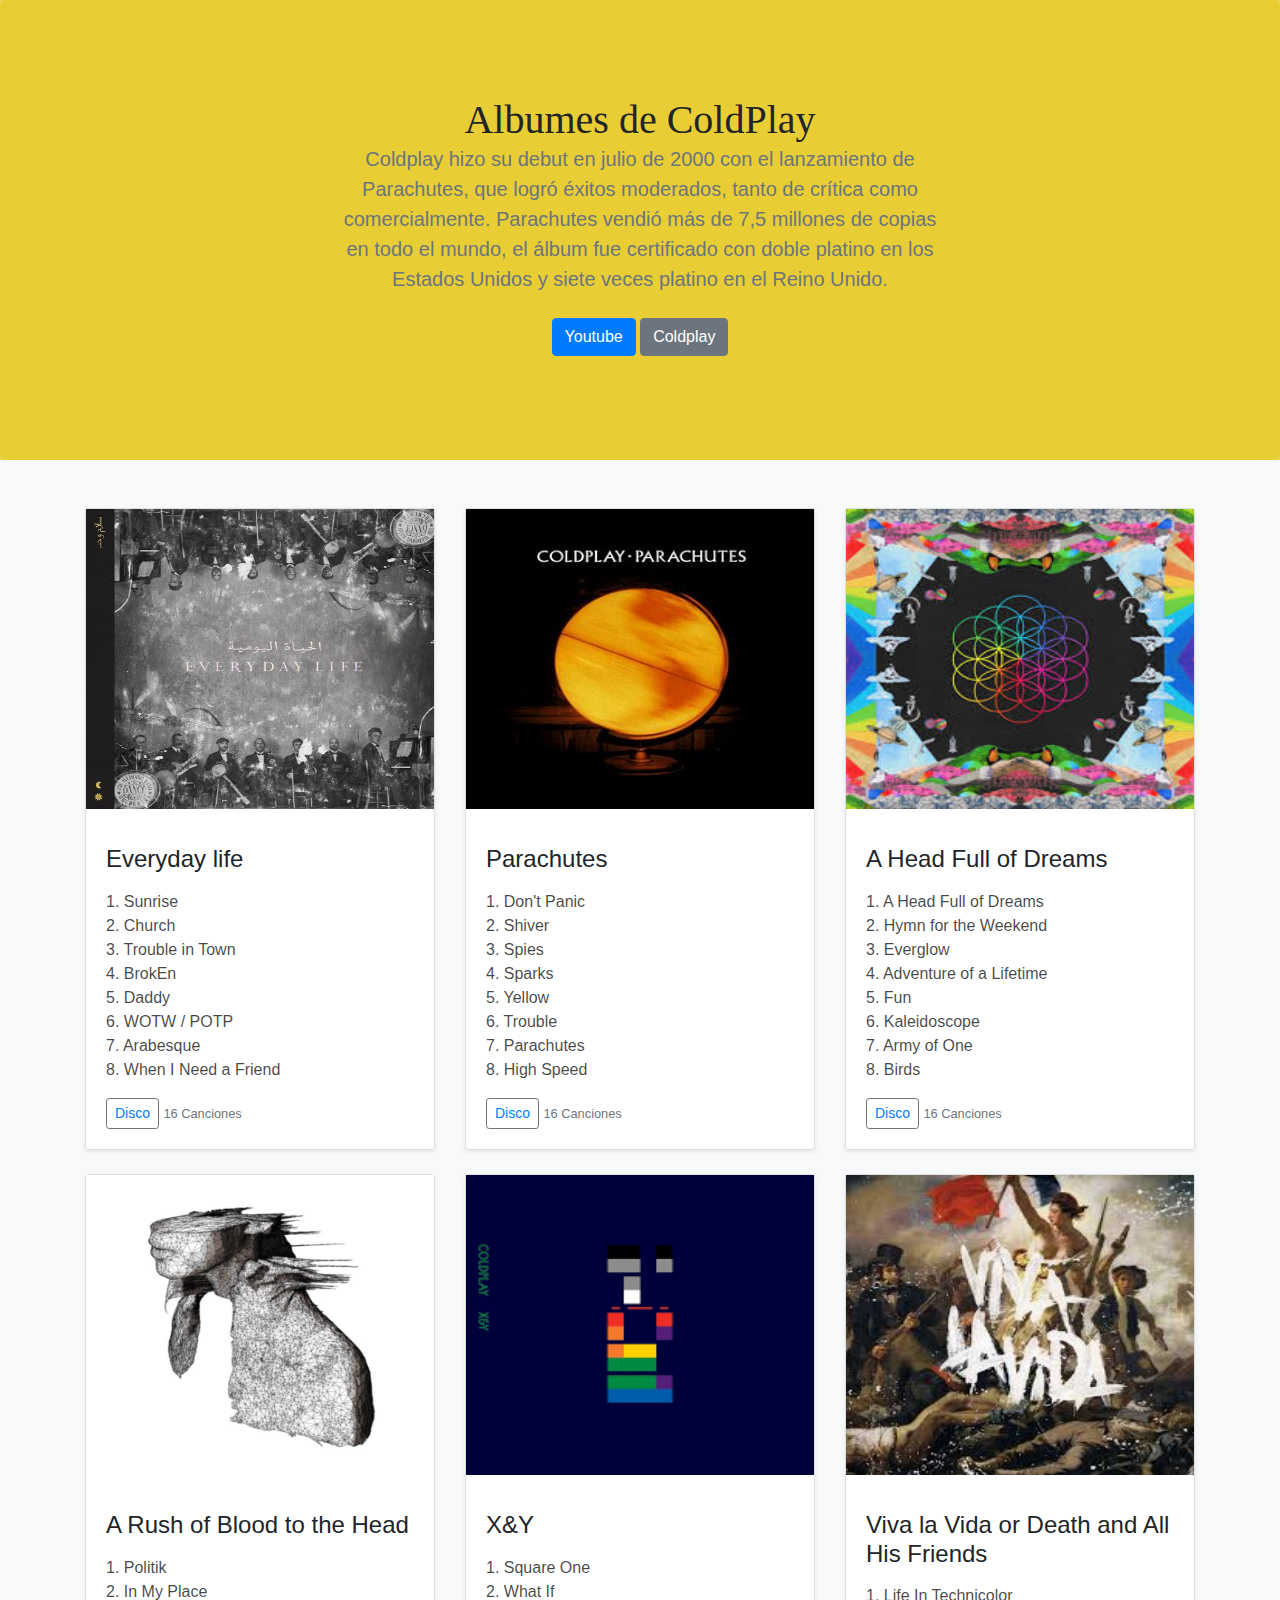
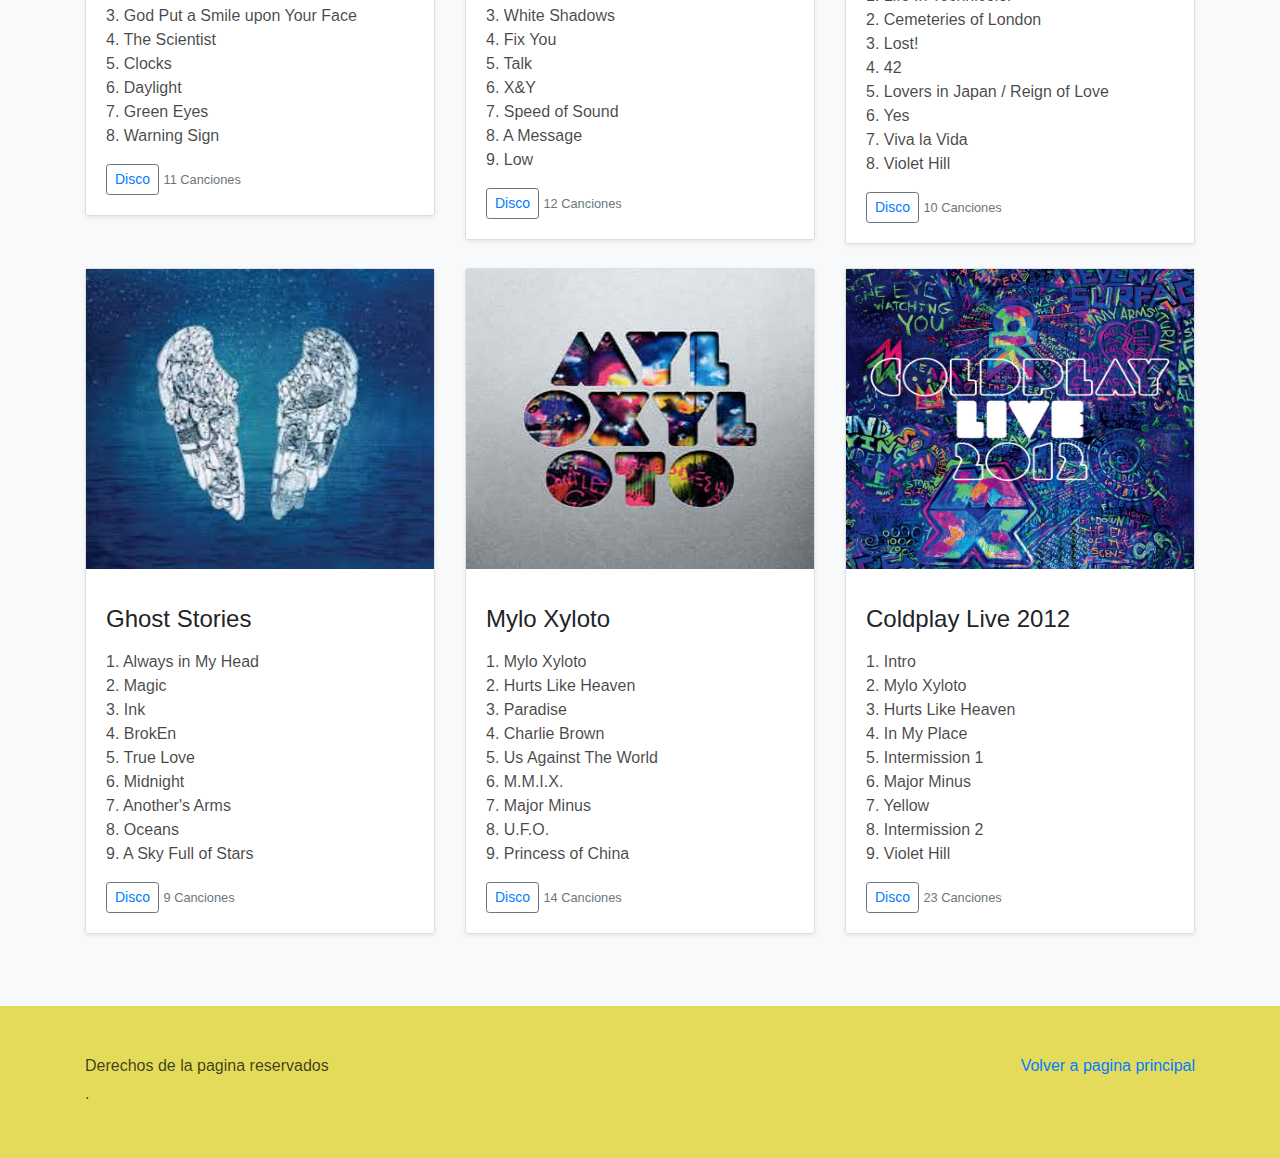
==== album.html @ 52cfe534 "cambio de nombres pagina corregida por primera vez y corrigo bug de main en media query" ====
<!doctype html>
<html lang="en">
  <head>
    <meta charset="utf-8">
    <meta name="viewport" content="width=device-width, initial-scale=1, shrink-to-fit=no">
    <meta name="description" content="">
    <meta name="author" content="Mark Otto, Jacob Thornton, and Bootstrap contributors">
    <meta name="generator" content="Jekyll v4.1.1">
    <title>Album example · Bootstrap</title>
    <link rel="stylesheet" href="https://stackpath.bootstrapcdn.com/bootstrap/4.5.2/css/bootstrap.min.css" integrity="sha384-JcKb8q3iqJ61gNV9KGb8thSsNjpSL0n8PARn9HuZOnIxN0hoP+VmmDGMN5t9UJ0Z" crossorigin="anonymous">
    <link rel="canonical" href="https://getbootstrap.com/docs/4.5/examples/album/">
    <!-- Bootstrap core CSS -->
    <link rel="stylesheet" href="css/album.css">

    <style>
      .bd-placeholder-img {
        font-size: 1.125rem;
        text-anchor: middle;
        -webkit-user-select: none;
        -moz-user-select: none;
        -ms-user-select: none;
        user-select: none;
      }

      @media (min-width: 768px) {
        .bd-placeholder-img-lg {
          font-size: 3.5rem;
        }
      }
    </style>
    <!-- Custom styles for this template -->
    <link href="album.css" rel="stylesheet">
  </head>

 <body>
  <main role="main">
  <section class="a jumbotron text-center">
    <div class="a container">
      <h1>Albumes de ColdPlay</h1>
      <p class="lead text-muted">Coldplay hizo su debut en julio de 2000 con el lanzamiento de Parachutes, que logró éxitos moderados, tanto de crítica como comercialmente. Parachutes vendió más de 7,5 millones de copias en todo el mundo, el álbum fue certificado con doble platino en los Estados Unidos y siete veces platino en el Reino Unido.</p>
     <div class="hh">
      <p>
        <a href="https://www.youtube.com/c/coldplay/playlists" class="btn btn-primary my-2">Youtube</a>
        <a href="https://www.coldplay.com/" class="btn btn-secondary my-2">Coldplay</a>
      </p>
     </div>
    </div>
  </section>

  <div class="album py-5 bg-light">
    <div class="a container">

      <div class="a row">
        <div class="a col-md-4 A">
          <div class="a card mb-4 shadow-sm">
            <img src="img/1 everyday life.jpg" width="100%" height="300px" alt="">
            <div class="card-body">
              <p class="a card-text"><h4>Everyday life</h4></p>
              <div>
                <div>
                  <p>1. Sunrise
                    <br>
                    2. Church
                    <br>
                    3. Trouble in Town
                    <br>
                    4. BrokEn
                    <br>
                    5. Daddy
                    <br>
                    6. WOTW / POTP
                    <br>
                    7. Arabesque
                    <br>
                    8. When I Need a Friend</p>
                </div>
                <div class="btn-group">
                  <button type="button" class="btn btn-sm btn-outline-secondary"><a href="https://www.youtube.com/watch?v=7HmiFxqdgq4">Disco</a></button>
                </div>
                <small class="text-muted">16 Canciones</small>
              </div>
            </div>
          </div>
        </div>
        <div class="a col-md-4 A">
          <div class="a card mb-4 shadow-sm">
            <img src="img/2 Parachutes.jpg" width="100%" height="300px" alt="">
            <div class="a card-body">
              <p class="a card-text"><h4>Parachutes</h4></p>
              <div>
                <div>
                  <p>
                    1. Don't Panic
                    <br>
                    2. Shiver
                    <br>
                    3. Spies
                    <br>
                    4. Sparks
                    <br>
                    5. Yellow
                    <br>
                    6. Trouble
                    <br>
                    7. Parachutes
                    <br>
                    8. High Speed
                  </p>
                </div>
                <div class="a btn-group">
                  <button type="button" class="btn btn-sm btn-outline-secondary"><a href="https://www.youtube.com/watch?v=yWeuUwpEQfs&list=OLAK5uy_m4lOn8HJoLfTETxg2d6QouxcQd3nM4Gf0">Disco</a></button>
                </div>
                <small class="text-muted">16 Canciones</small>
              </div>
            </div>
          </div>
        </div>
        <div class="a col-md-4 ">
          <div class="a card mb-4 shadow-sm">
            <img src="img/3 A Head Full of Dreams.jpg" width="100%" height="300px" alt="">
            <div class="a card-body">
              <p class="a card-text"><h4>A Head Full of Dreams</h4></p>
              <div>
                <div>
                  <p> 1. A Head Full of Dreams
                    <br>
                    2. Hymn for the Weekend
                    <br>
                    3. Everglow
                    <br>
                    4. Adventure of a Lifetime
                    <br>
                    5. Fun
                    <br>
                    6. Kaleidoscope
                    <br>
                    7. Army of One
                    <br>
                    8. Birds
                  </p>
                </div>
                <div class="btn-group">
                  <button type="button" class="btn btn-sm btn-outline-secondary"><a href="https://www.youtube.com/watch?v=rwdwb5Fkgso&list=OLAK5uy_k9JzaucpnUEtwkI6e1N4eD7eYSVpM9MZA">Disco</a></button>
                </div>
                <small class="a text-muted">16 Canciones</small>
              </div>
            </div>
          </div>
        </div>

        <div class="a col-md-4">
          <div class="a card mb-4 shadow-sm">
            <img src="img/4 A Rush of Blood to the Head.jpg" width="100%" height="300px" alt="">
            <div class="a card-body">
              <p class="a card-text"><h4>A Rush of Blood to the Head</h4></p>
              <div>
                <div>
                  <p>
                    1. Politik
                    <br>
                    2. In My Place
                    <br>
                    3. God Put a Smile upon Your Face
                    <br>
                    4. The Scientist
                    <br>
                    5. Clocks
                    <br>
                    6. Daylight
                    <br>
                    7. Green Eyes
                    <br>
                    8. Warning Sign</p>
                </div>
                <div class="btn-group">
                  <button type="button" class="btn btn-sm btn-outline-secondary"><a href="https://www.youtube.com/watch?v=GOrADSEKb_k&list=OLAK5uy_k2FivlV4BFfc5fGkDXmmt_gTGAqhN00YE">Disco</a></button>
                </div>
                <small class="text-muted">11 Canciones</small>
              </div>
            </div>
          </div>
        </div>
        <div class="a col-md-4">
          <div class="a card mb-4 shadow-sm">
            <img src="img/6 X&Y.png" width="100%" height="300px" alt="">
            <div class="a card-body">
              <p class="a card-text"><h4>X&Y</h4></p>
              <div>
                <div>
                  <p>
                    1. Square One
                    <br>
                    2. What If
                    <br>
                    3. White Shadows
                    <br>
                    4. Fix You
                    <br>
                    5. Talk
                    <br>
                    6. X&Y
                    <br>
                    7. Speed of Sound
                    <br>
                    8. A Message
                    <br>
                    9. Low
                  </p>
                </div>
                <div class="btn-group">
                  <button type="button" class="btn btn-sm btn-outline-secondary"><a href="https://www.youtube.com/watch?v=GOrADSEKb_k&list=OLAK5uy_k2FivlV4BFfc5fGkDXmmt_gTGAqhN00YE">Disco</a></button>
                </div>
                <small class="a text-muted">12 Canciones</small>
              </div>
            </div>
          </div>
        </div>
        <div class="a col-md-4">
          <div class="a card mb-4 shadow-sm">
            <img src="img/7 Viva la Vida or Death and All His Friends.jpg" width="100%" height="300px" alt="">
            <div class="a card-body">
              <p class="a card-text"><h4>Viva la Vida or Death and All His Friends</h4></p>
              <div>
                <div>
                  <p>
                    1. Life In Technicolor
                    <br>
                    2. Cemeteries of London
                    <br>
                    3. Lost!
                    <br>
                    4. 42
                    <br>
                    5. Lovers in Japan / Reign of Love
                    <br>
                    6. Yes
                    <br>
                    7. Viva la Vida
                    <br>
                    8. Violet Hill
                  </p>
                </div>
                <div class="btn-group">
                  <button type="button" class="btn btn-sm btn-outline-secondary"><a href="https://www.youtube.com/watch?v=sPD59NTahc0&list=OLAK5uy_kXUSXDVkCcqggfSIANQ04RzgV22bZuAL8">Disco</a></button>
                </div>
                <small class="a text-muted">10 Canciones</small>
              </div>
            </div>
          </div>
        </div>

        <div class="a col-md-4">
          <div class="a card mb-4 shadow-sm">
            <img src="img/8 Ghost Stories.jpg" width="100%" height="300px" alt="">
            <div class="a card-body">
              <p class="a card-text"><h4>Ghost Stories</h4></p>
              <div>
                <div>
                  <p>

                    1. Always in My Head
                    <br>
                    2. Magic
                    <br>
                    3. Ink
                    <br>
                    4. BrokEn
                    <br>
                    5. True Love
                    <br>
                    6. Midnight
                    <br>
                    7. Another's Arms
                    <br>
                    8. Oceans
                    <br>
                    9. A Sky Full of Stars
                  </p>
                </div>
                <div class="a btn-group">
                  <button type="button" class="btn btn-sm btn-outline-secondary"><a href="https://www.youtube.com/watch?v=l2UJmdM9Omw&list=OLAK5uy_kHP2sIxRFPxziqO3zZyJSt12pH8HS-_a8">Disco</a></button>
                </div>
                <small class="a text-muted">9 Canciones</small>
              </div>
            </div>
          </div>
        </div>
        <div class="a col-md-4 A">
          <div class="a card mb-4 shadow-sm">
            <img src="img/9 Mylo Xyloto.jpg" width="100%" height="300px" alt="">
            <div class="a card-body">
              <p class="a card-text"><h4>Mylo Xyloto</h4></p>
              <div>
                <div>
                  <p>
                    1. Mylo Xyloto
                    <br>
                    2. Hurts Like Heaven
                    <br>
                    3. Paradise
                    <br>
                    4. Charlie Brown
                    <br>
                    5. Us Against The World
                    <br>
                    6. M.M.I.X.
                    <br>
                    7. Major Minus
                    <br>
                    8. U.F.O.
                    <br>
                    9. Princess of China
                  </p>
                </div>
                <div class="a btn-group">
                  <button type="button" class="btn btn-sm btn-outline-secondary"><a href="https://www.youtube.com/watch?v=YUy4awDXeSE&list=OLAK5uy_kl4b_zD7LKAf3zQLwthKpWCcNDwkxhU3Y">Disco</a></button>
                </div>
                <small class="a text-muted">14 Canciones</small>
              </div>
            </div>
          </div>
        </div>
        <div class="a col-md-4 ">
          <div class="a card mb-4 shadow-sm">
            <img src="img/10 Coldplay Live 2012.jpg" width="100%" height="300px" alt="">
            <div class="a card-body">
              <p class="a card-text"><h4>Coldplay Live 2012</h4></p>
              <div>
                <div>
                  <p>
                    1. Intro
                    <br>
                    2. Mylo Xyloto
                    <br>
                    3. Hurts Like Heaven
                    <br>
                    4. In My Place
                    <br>
                    5. Intermission 1
                    <br>
                    6. Major Minus
                    <br>
                    7. Yellow
                    <br>
                    8. Intermission 2
                    <br>
                    9. Violet Hill
                  </p>
                </div>
                <div class="a btn-group ">
                  <button type="button" class="btn btn-sm btn-outline-secondary"><a href="https://www.youtube.com/watch?v=rLm_aSP369M&list=PLsvoYlzBrLFBBe82GvEx6GQztG6m_Y2UD">Disco</a></button>
                </div>
                <small class="a text-muted">23 Canciones</small>
              </div>
            </div>
          </div>
        </div>
      </div>
    </div>
  </div>

</main>

<footer class="a text-muted ">
  <div class="a container ">
    <p class="float-right ">
      <a href="./ProyectoColdplay.html">Volver a pagina principal</a>
    </p>
    <p>Derechos de la pagina reservados</p>
    <p><a href="https://getbootstrap.com/"></a>  <a href="../getting-started/introduction/"></a>.</p>
  </div>
</footer>
<script src="https://code.jquery.com/jquery-3.5.1.slim.min.js" integrity="sha384-DfXdz2htPH0lsSSs5nCTpuj/zy4C+OGpamoFVy38MVBnE+IbbVYUew+OrCXaRkfj" crossorigin="anonymous"></script>
      <script>window.jQuery || document.write('<script src="../assets/js/vendor/jquery.slim.min.js"><\/script>')</script><script src="../assets/dist/js/bootstrap.bundle.min.js"></script>
</html>
---- css/album.css ----
.jumbotron {
  padding-top: 3rem;
  padding-bottom: 3rem;
  margin-bottom: 0;
  background-color:rgba(235, 196, 23, 0.568);
}
@media (min-width: 768px) {
  .jumbotron {
    padding-top: 6rem;
    padding-bottom: 6rem;
  }
}

.jumbotron p:last-child {
  margin-bottom: 0;
}

.jumbotron h1 {
  font-weight: 300;
}

.jumbotron .container {
  max-width: 40rem;
}

footer {
  padding-top: 3rem;
  padding-bottom: 3rem;
}

footer p {
  margin-bottom: .25rem;
}
body{
  background-color: rgba(218, 205, 26, 0.719);
}
p{
  color: rgba(0, 0, 0, 0.726);
}
.card-body{
  background-color: rgba(255, 255, 255, 0.541);
  transition-property: all;
  transition-duration: 1s;
  transition-delay: 0s, 0s;
}
.card-body:hover{
  box-shadow: 45px 25px 25px black;
  transform: translate(5px, 5px);
}
h1{
  font-family: fantasy;
  font-size: 300x;
  margin: 0%;
}
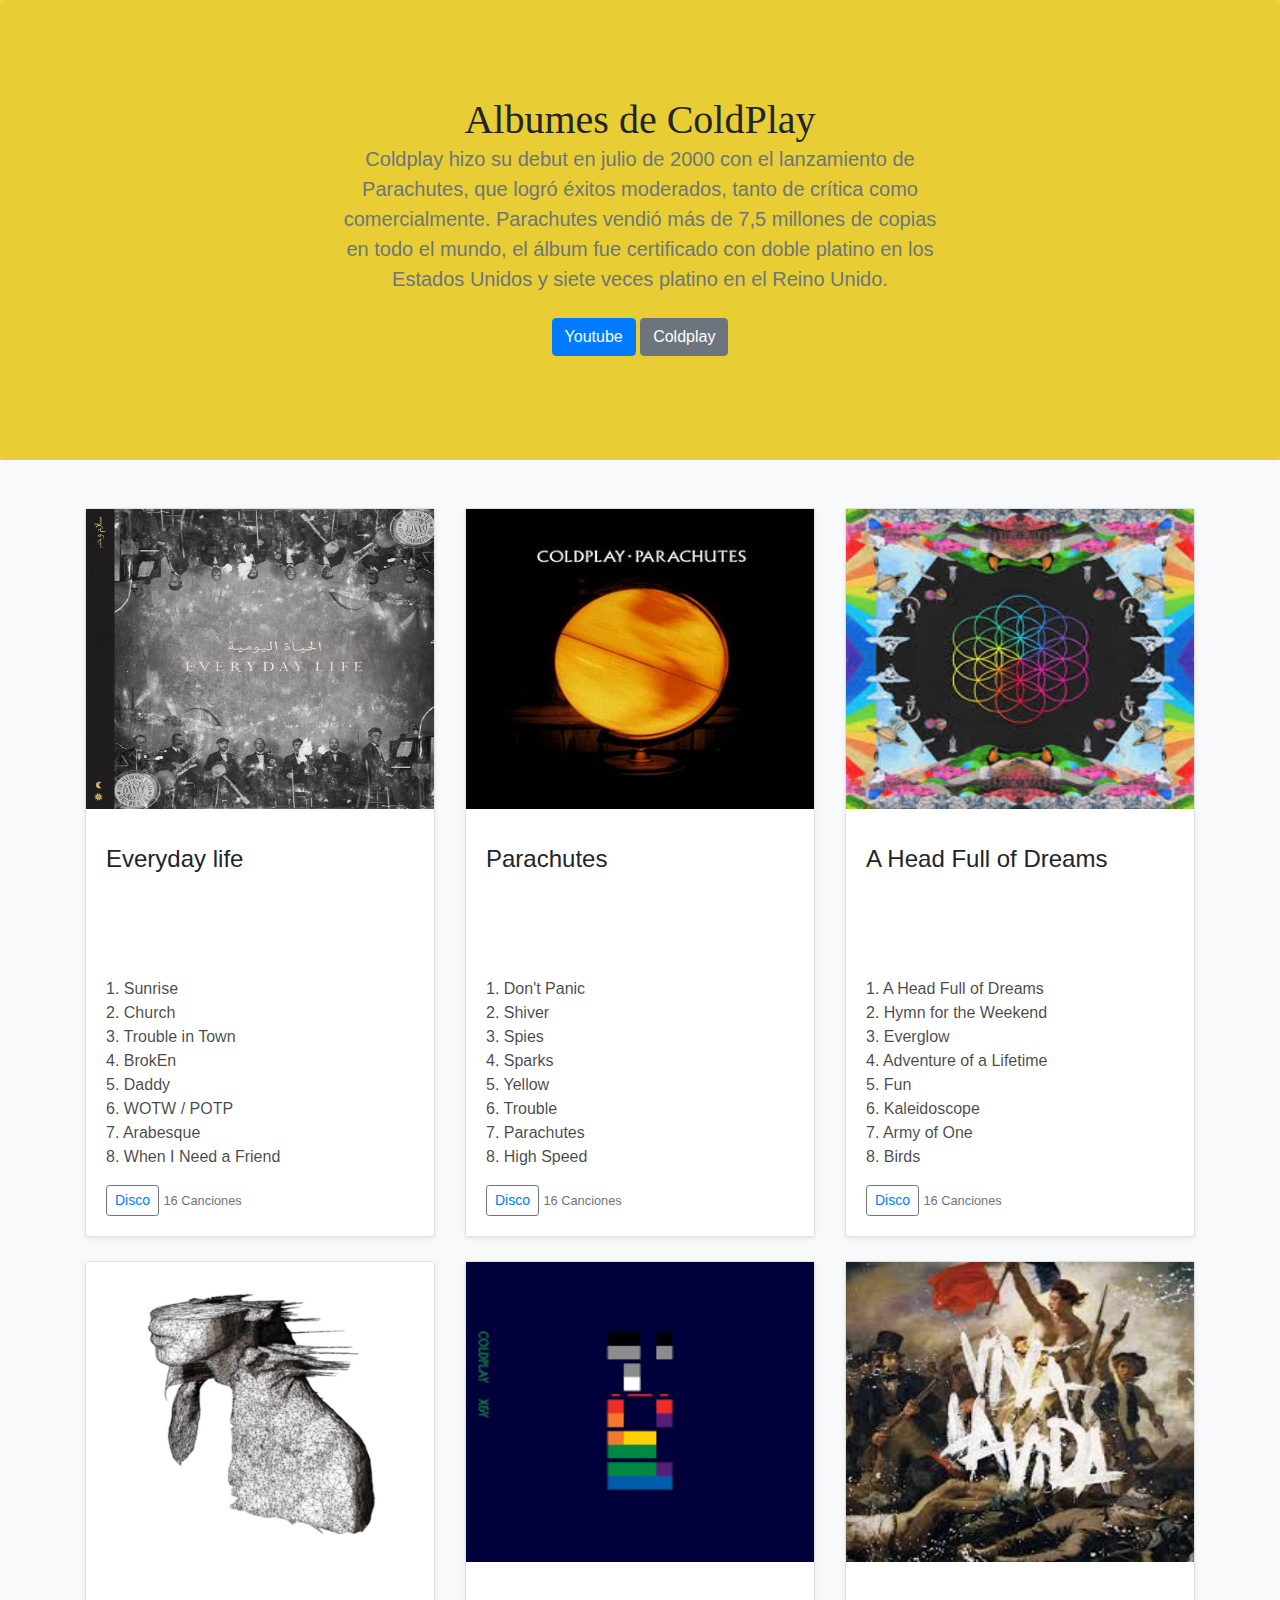
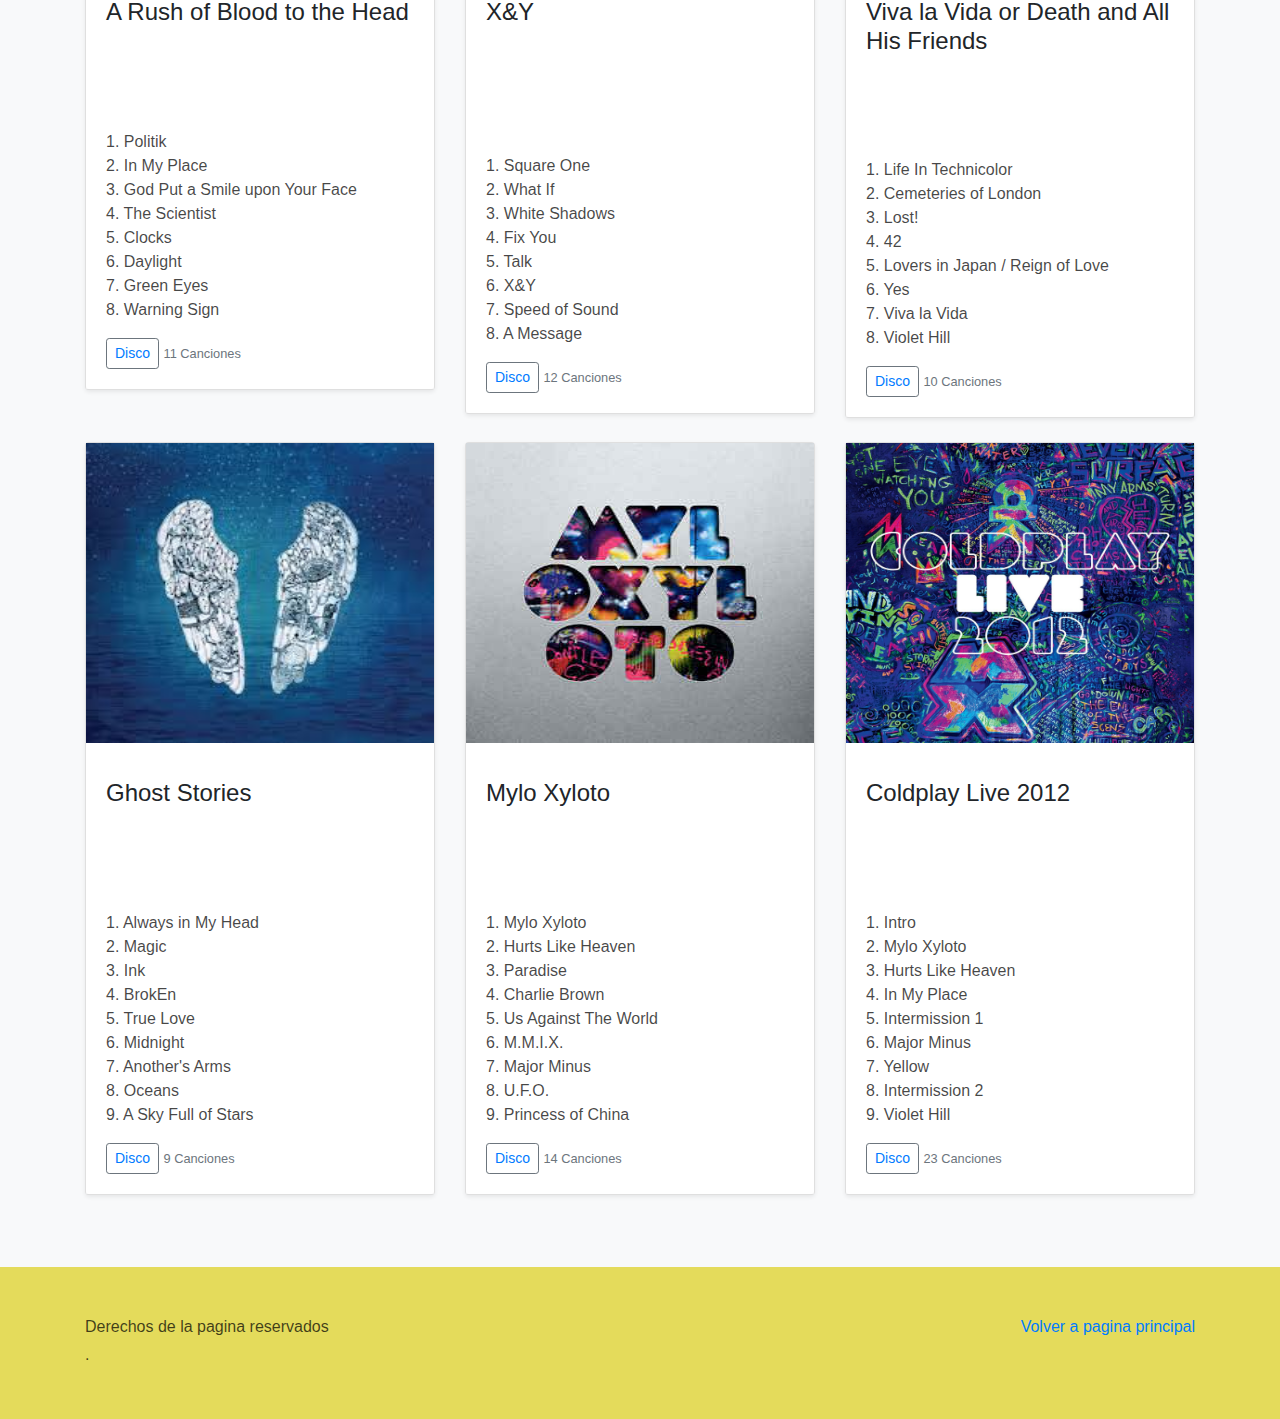
==== commit 64d3dd79: "andresv-2" ====
--- a/album.html
+++ b/album.html
@@ -6,7 +6,8 @@
     <meta name="description" content="">
     <meta name="author" content="Mark Otto, Jacob Thornton, and Bootstrap contributors">
     <meta name="generator" content="Jekyll v4.1.1">
-    <title>Album example · Bootstrap</title>
+    <title>Albumes de la banda</title>
+    <link rel="icon" href="./img/logo1.jpg">
     <link rel="stylesheet" href="https://stackpath.bootstrapcdn.com/bootstrap/4.5.2/css/bootstrap.min.css" integrity="sha384-JcKb8q3iqJ61gNV9KGb8thSsNjpSL0n8PARn9HuZOnIxN0hoP+VmmDGMN5t9UJ0Z" crossorigin="anonymous">
     <link rel="canonical" href="https://getbootstrap.com/docs/4.5/examples/album/">
     <!-- Bootstrap core CSS -->
@@ -41,7 +42,7 @@
      <div class="hh">
       <p>
         <a href="https://www.youtube.com/c/coldplay/playlists" class="btn btn-primary my-2">Youtube</a>
-        <a href="https://www.coldplay.com/" class="btn btn-secondary my-2">Coldplay</a>
+        <a href="index.html" class="btn btn-secondary my-2">Coldplay</a>
       </p>
      </div>
     </div>
@@ -58,6 +59,9 @@
               <p class="a card-text"><h4>Everyday life</h4></p>
               <div>
                 <div>
+                  <iframe src="https://open.spotify.com/embed/album/2FeyIYDDAQqcOJKOKhvHdr" width="300" height="80" frameborder="0" allowtransparency="true" allow="encrypted-media"></iframe>
+                </div>
+                <div>
                   <p>1. Sunrise
                     <br>
                     2. Church
@@ -74,6 +78,7 @@
                     <br>
                     8. When I Need a Friend</p>
                 </div>
+                
                 <div class="btn-group">
                   <button type="button" class="btn btn-sm btn-outline-secondary"><a href="https://www.youtube.com/watch?v=7HmiFxqdgq4">Disco</a></button>
                 </div>
@@ -89,6 +94,9 @@
               <p class="a card-text"><h4>Parachutes</h4></p>
               <div>
                 <div>
+                  <iframe src="https://open.spotify.com/embed/album/6ZG5lRT77aJ3btmArcykra" width="300" height="80" frameborder="0" allowtransparency="true" allow="encrypted-media"></iframe>
+                </div>
+                <div>
                   <p>
                     1. Don't Panic
                     <br>
@@ -122,6 +130,9 @@
               <p class="a card-text"><h4>A Head Full of Dreams</h4></p>
               <div>
                 <div>
+                  <iframe src="https://open.spotify.com/embed/album/3cfAM8b8KqJRoIzt3zLKqw" width="300" height="80" frameborder="0" allowtransparency="true" allow="encrypted-media"></iframe>
+                </div>
+                <div>
                   <p> 1. A Head Full of Dreams
                     <br>
                     2. Hymn for the Weekend
@@ -155,6 +166,9 @@
               <p class="a card-text"><h4>A Rush of Blood to the Head</h4></p>
               <div>
                 <div>
+                  <iframe src="https://open.spotify.com/embed/album/0RHX9XECH8IVI3LNgWDpmQ" width="300" height="80" frameborder="0" allowtransparency="true" allow="encrypted-media"></iframe>
+                </div>
+                <div>
                   <p>
                     1. Politik
                     <br>
@@ -185,7 +199,11 @@
             <img src="img/6 X&Y.png" width="100%" height="300px" alt="">
             <div class="a card-body">
               <p class="a card-text"><h4>X&Y</h4></p>
-              <div>
+              <br>
+              <div>
+                <div>
+                  <iframe src="https://open.spotify.com/embed/album/4E7bV0pzG0LciBSWTszra6" width="300" height="80" frameborder="0" allowtransparency="true" allow="encrypted-media"></iframe>
+                </div>
                 <div>
                   <p>
                     1. Square One
@@ -203,8 +221,6 @@
                     7. Speed of Sound
                     <br>
                     8. A Message
-                    <br>
-                    9. Low
                   </p>
                 </div>
                 <div class="btn-group">
@@ -222,6 +238,9 @@
               <p class="a card-text"><h4>Viva la Vida or Death and All His Friends</h4></p>
               <div>
                 <div>
+                  <iframe src="https://open.spotify.com/embed/album/2LIlrvVO0NP48jamVdlDo3" width="300" height="80" frameborder="0" allowtransparency="true" allow="encrypted-media"></iframe>
+                </div>
+                <div>
                   <p>
                     1. Life In Technicolor
                     <br>
@@ -256,6 +275,9 @@
               <p class="a card-text"><h4>Ghost Stories</h4></p>
               <div>
                 <div>
+                  <iframe src="https://open.spotify.com/embed/album/2G4AUqfwxcV1UdQjm2ouYr" width="300" height="80" frameborder="0" allowtransparency="true" allow="encrypted-media"></iframe>
+                </div>
+                <div>
                   <p>
 
                     1. Always in My Head
@@ -292,6 +314,9 @@
               <p class="a card-text"><h4>Mylo Xyloto</h4></p>
               <div>
                 <div>
+                  <iframe src="https://open.spotify.com/embed/album/2R7iJz5uaHjLEVnMkloO18" width="300" height="80" frameborder="0" allowtransparency="true" allow="encrypted-media"></iframe>
+                </div>
+                <div>
                   <p>
                     1. Mylo Xyloto
                     <br>
@@ -326,6 +351,9 @@
             <div class="a card-body">
               <p class="a card-text"><h4>Coldplay Live 2012</h4></p>
               <div>
+                <div>
+                  <iframe src="https://open.spotify.com/embed/album/19CvkGjYpifkdwgVJSbog2" width="300" height="80" frameborder="0" allowtransparency="true" allow="encrypted-media"></iframe>
+                </div>
                 <div>
                   <p>
                     1. Intro
@@ -364,7 +392,7 @@
 <footer class="a text-muted ">
   <div class="a container ">
     <p class="float-right ">
-      <a href="./ProyectoColdplay.html">Volver a pagina principal</a>
+      <a href="./index.html">Volver a pagina principal</a>
     </p>
     <p>Derechos de la pagina reservados</p>
     <p><a href="https://getbootstrap.com/"></a>  <a href="../getting-started/introduction/"></a>.</p>
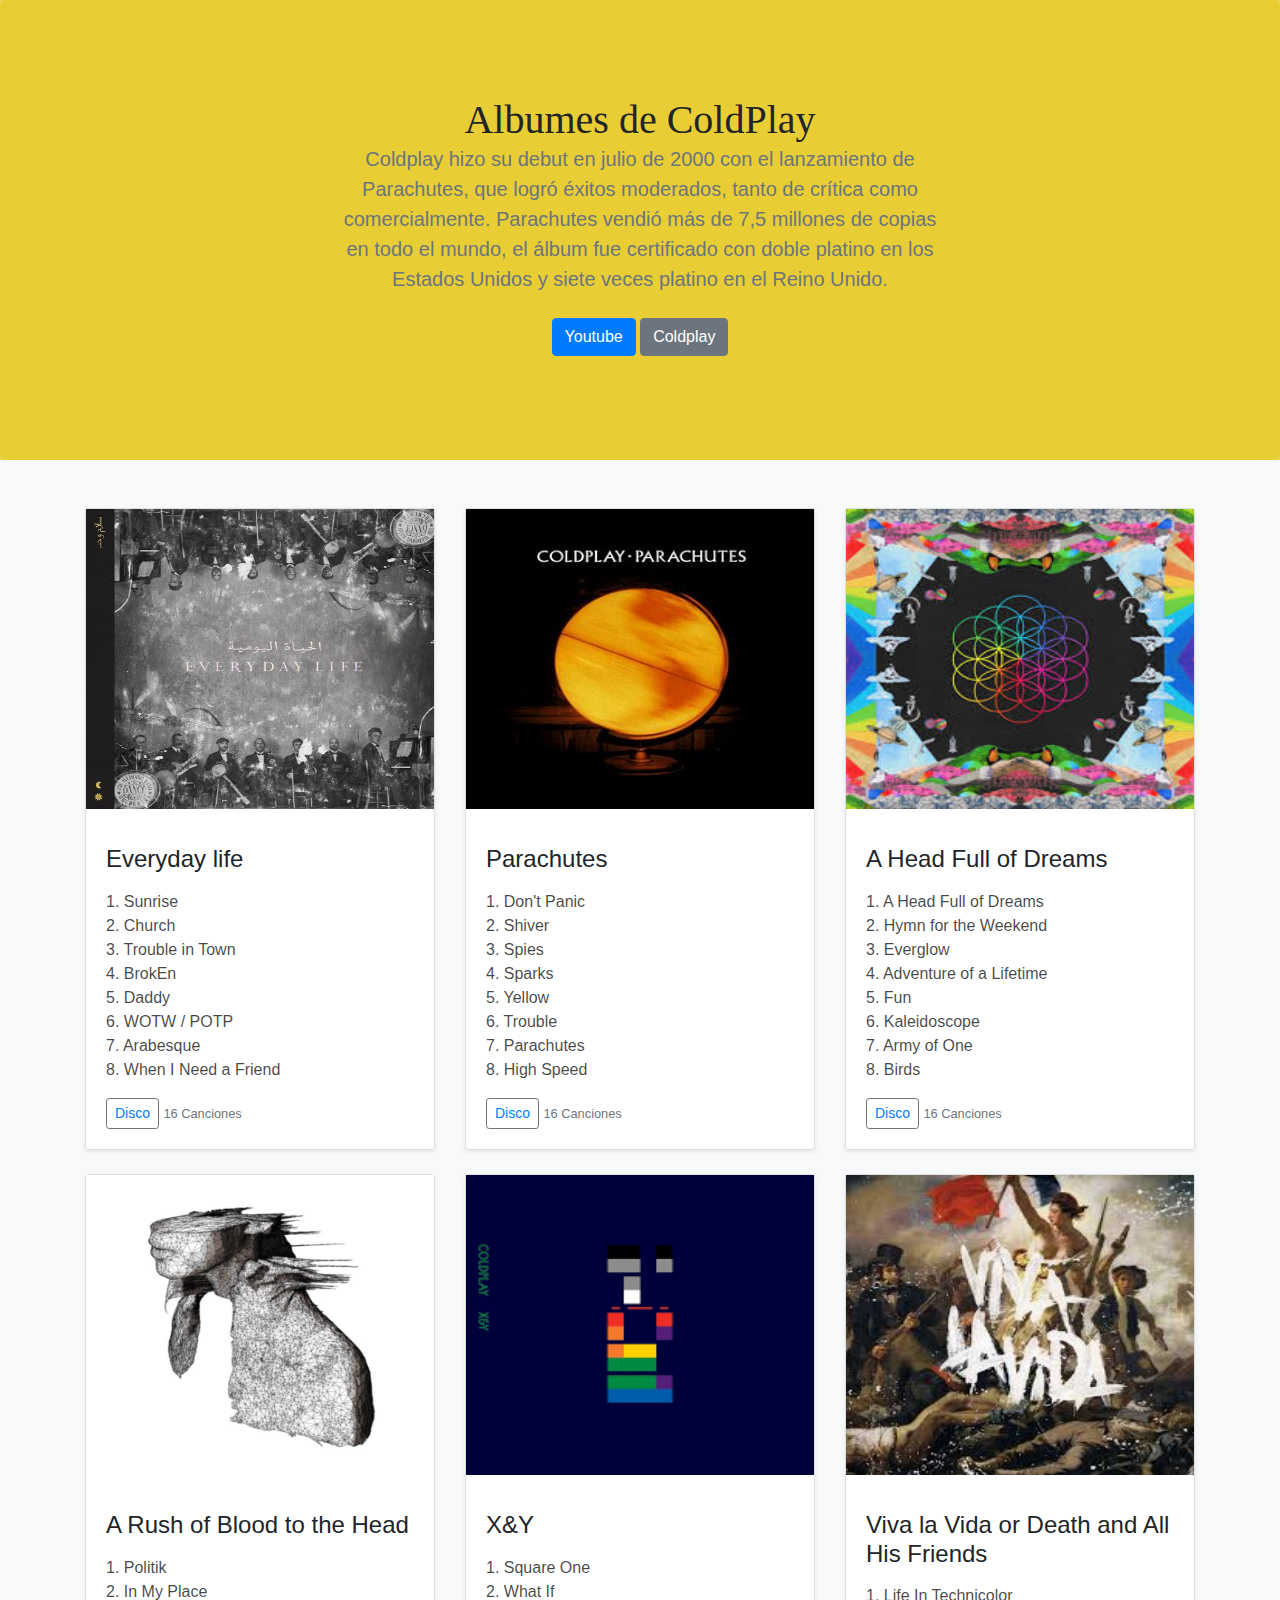
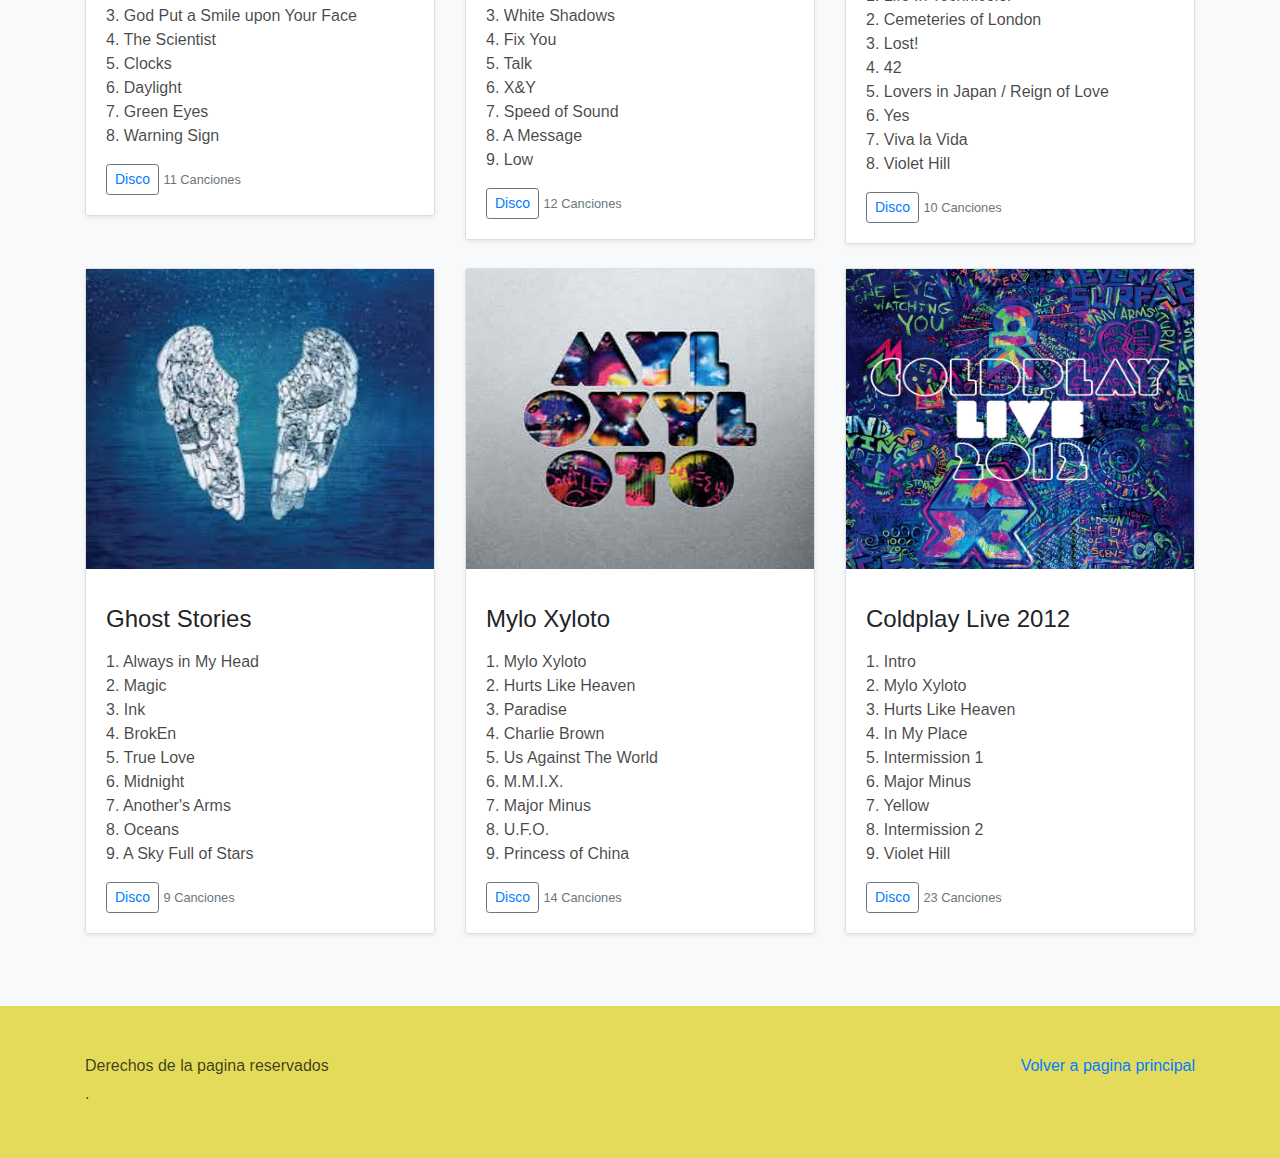
==== commit 18711c82: "cambios de tadeo y max guardados" ====
--- a/album.html
+++ b/album.html
@@ -6,8 +6,8 @@
     <meta name="description" content="">
     <meta name="author" content="Mark Otto, Jacob Thornton, and Bootstrap contributors">
     <meta name="generator" content="Jekyll v4.1.1">
-    <title>Albumes de la banda</title>
-    <link rel="icon" href="./img/logo1.jpg">
+    <link rel="icon" type="image/png" href="./img/favicon.jpg">
+    <title>Albumes</title>
     <link rel="stylesheet" href="https://stackpath.bootstrapcdn.com/bootstrap/4.5.2/css/bootstrap.min.css" integrity="sha384-JcKb8q3iqJ61gNV9KGb8thSsNjpSL0n8PARn9HuZOnIxN0hoP+VmmDGMN5t9UJ0Z" crossorigin="anonymous">
     <link rel="canonical" href="https://getbootstrap.com/docs/4.5/examples/album/">
     <!-- Bootstrap core CSS -->
@@ -42,7 +42,7 @@
      <div class="hh">
       <p>
         <a href="https://www.youtube.com/c/coldplay/playlists" class="btn btn-primary my-2">Youtube</a>
-        <a href="index.html" class="btn btn-secondary my-2">Coldplay</a>
+        <a href="https://www.coldplay.com/" class="btn btn-secondary my-2">Coldplay</a>
       </p>
      </div>
     </div>
@@ -59,9 +59,6 @@
               <p class="a card-text"><h4>Everyday life</h4></p>
               <div>
                 <div>
-                  <iframe src="https://open.spotify.com/embed/album/2FeyIYDDAQqcOJKOKhvHdr" width="300" height="80" frameborder="0" allowtransparency="true" allow="encrypted-media"></iframe>
-                </div>
-                <div>
                   <p>1. Sunrise
                     <br>
                     2. Church
@@ -78,7 +75,6 @@
                     <br>
                     8. When I Need a Friend</p>
                 </div>
-                
                 <div class="btn-group">
                   <button type="button" class="btn btn-sm btn-outline-secondary"><a href="https://www.youtube.com/watch?v=7HmiFxqdgq4">Disco</a></button>
                 </div>
@@ -93,9 +89,6 @@
             <div class="a card-body">
               <p class="a card-text"><h4>Parachutes</h4></p>
               <div>
-                <div>
-                  <iframe src="https://open.spotify.com/embed/album/6ZG5lRT77aJ3btmArcykra" width="300" height="80" frameborder="0" allowtransparency="true" allow="encrypted-media"></iframe>
-                </div>
                 <div>
                   <p>
                     1. Don't Panic
@@ -130,9 +123,6 @@
               <p class="a card-text"><h4>A Head Full of Dreams</h4></p>
               <div>
                 <div>
-                  <iframe src="https://open.spotify.com/embed/album/3cfAM8b8KqJRoIzt3zLKqw" width="300" height="80" frameborder="0" allowtransparency="true" allow="encrypted-media"></iframe>
-                </div>
-                <div>
                   <p> 1. A Head Full of Dreams
                     <br>
                     2. Hymn for the Weekend
@@ -166,9 +156,6 @@
               <p class="a card-text"><h4>A Rush of Blood to the Head</h4></p>
               <div>
                 <div>
-                  <iframe src="https://open.spotify.com/embed/album/0RHX9XECH8IVI3LNgWDpmQ" width="300" height="80" frameborder="0" allowtransparency="true" allow="encrypted-media"></iframe>
-                </div>
-                <div>
                   <p>
                     1. Politik
                     <br>
@@ -199,11 +186,7 @@
             <img src="img/6 X&Y.png" width="100%" height="300px" alt="">
             <div class="a card-body">
               <p class="a card-text"><h4>X&Y</h4></p>
-              <br>
-              <div>
-                <div>
-                  <iframe src="https://open.spotify.com/embed/album/4E7bV0pzG0LciBSWTszra6" width="300" height="80" frameborder="0" allowtransparency="true" allow="encrypted-media"></iframe>
-                </div>
+              <div>
                 <div>
                   <p>
                     1. Square One
@@ -221,6 +204,8 @@
                     7. Speed of Sound
                     <br>
                     8. A Message
+                    <br>
+                    9. Low
                   </p>
                 </div>
                 <div class="btn-group">
@@ -238,9 +223,6 @@
               <p class="a card-text"><h4>Viva la Vida or Death and All His Friends</h4></p>
               <div>
                 <div>
-                  <iframe src="https://open.spotify.com/embed/album/2LIlrvVO0NP48jamVdlDo3" width="300" height="80" frameborder="0" allowtransparency="true" allow="encrypted-media"></iframe>
-                </div>
-                <div>
                   <p>
                     1. Life In Technicolor
                     <br>
@@ -274,9 +256,6 @@
             <div class="a card-body">
               <p class="a card-text"><h4>Ghost Stories</h4></p>
               <div>
-                <div>
-                  <iframe src="https://open.spotify.com/embed/album/2G4AUqfwxcV1UdQjm2ouYr" width="300" height="80" frameborder="0" allowtransparency="true" allow="encrypted-media"></iframe>
-                </div>
                 <div>
                   <p>
 
@@ -314,9 +293,6 @@
               <p class="a card-text"><h4>Mylo Xyloto</h4></p>
               <div>
                 <div>
-                  <iframe src="https://open.spotify.com/embed/album/2R7iJz5uaHjLEVnMkloO18" width="300" height="80" frameborder="0" allowtransparency="true" allow="encrypted-media"></iframe>
-                </div>
-                <div>
                   <p>
                     1. Mylo Xyloto
                     <br>
@@ -351,9 +327,6 @@
             <div class="a card-body">
               <p class="a card-text"><h4>Coldplay Live 2012</h4></p>
               <div>
-                <div>
-                  <iframe src="https://open.spotify.com/embed/album/19CvkGjYpifkdwgVJSbog2" width="300" height="80" frameborder="0" allowtransparency="true" allow="encrypted-media"></iframe>
-                </div>
                 <div>
                   <p>
                     1. Intro
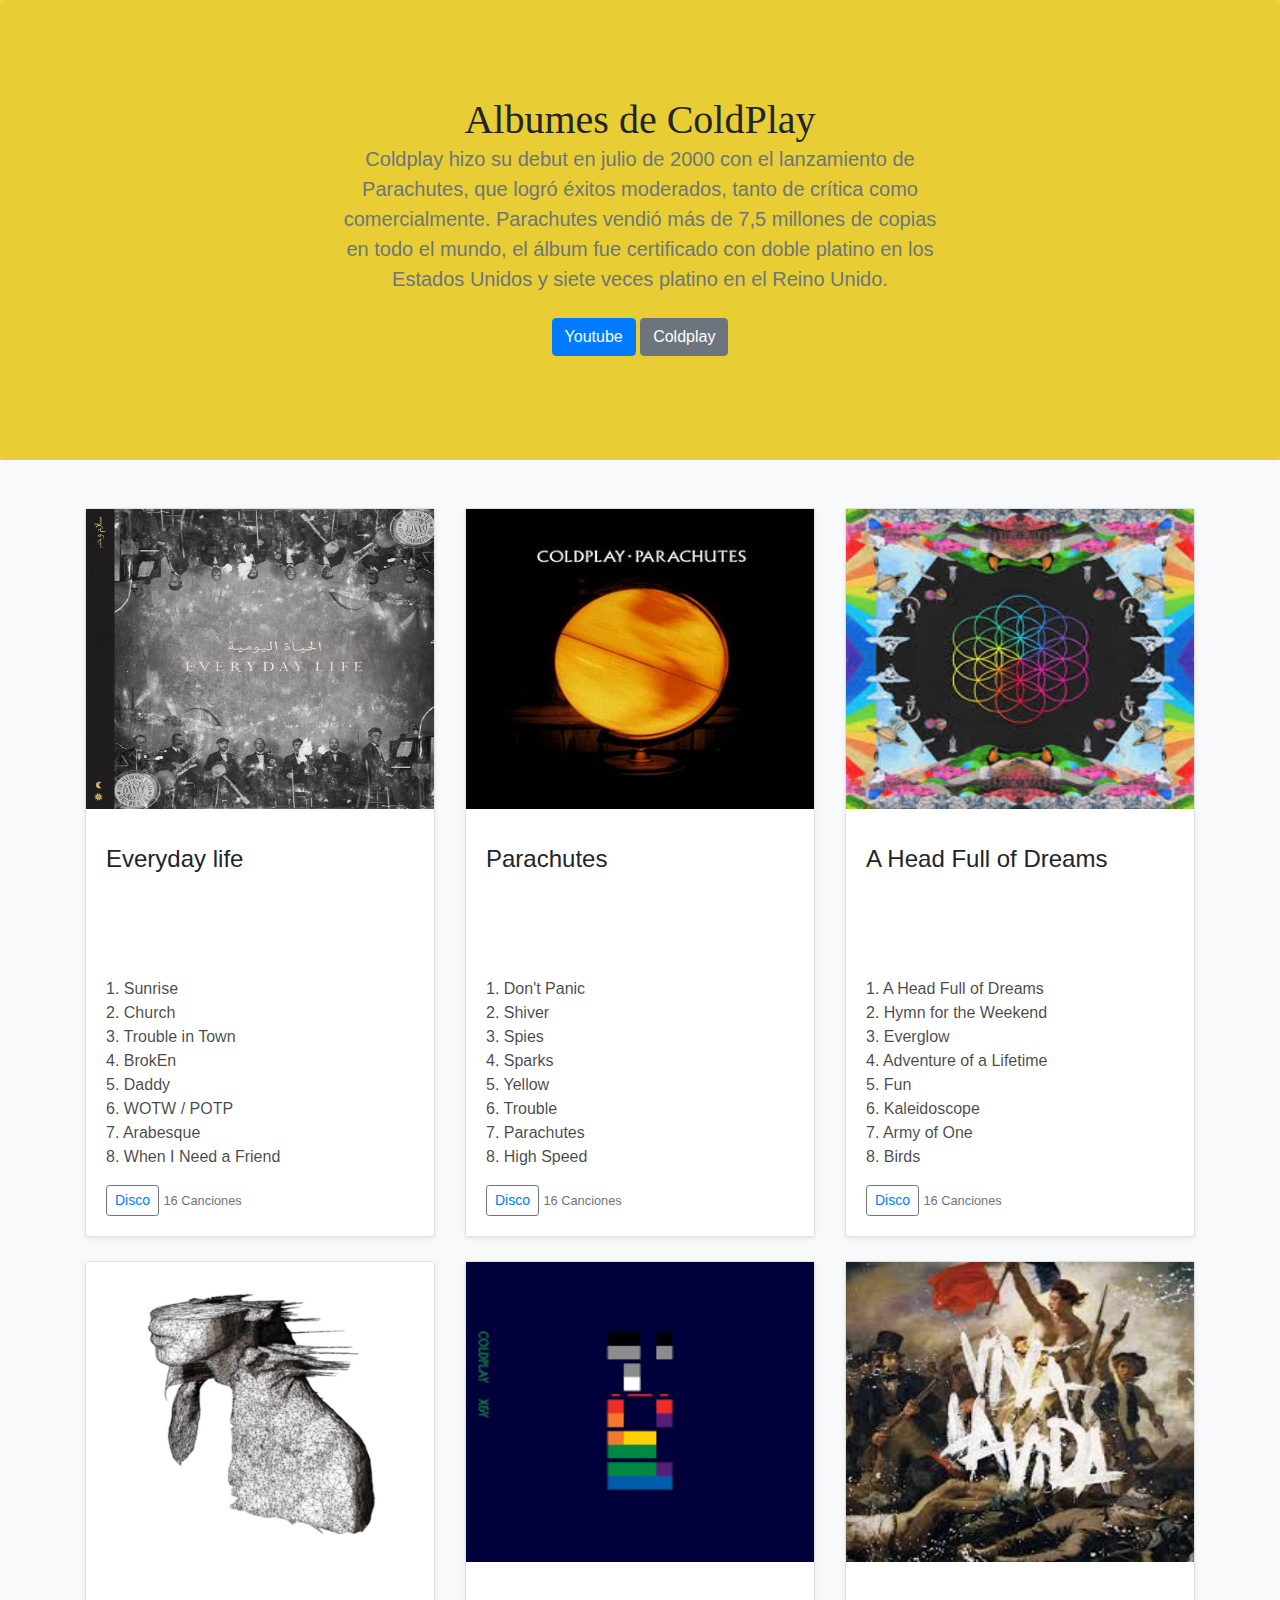
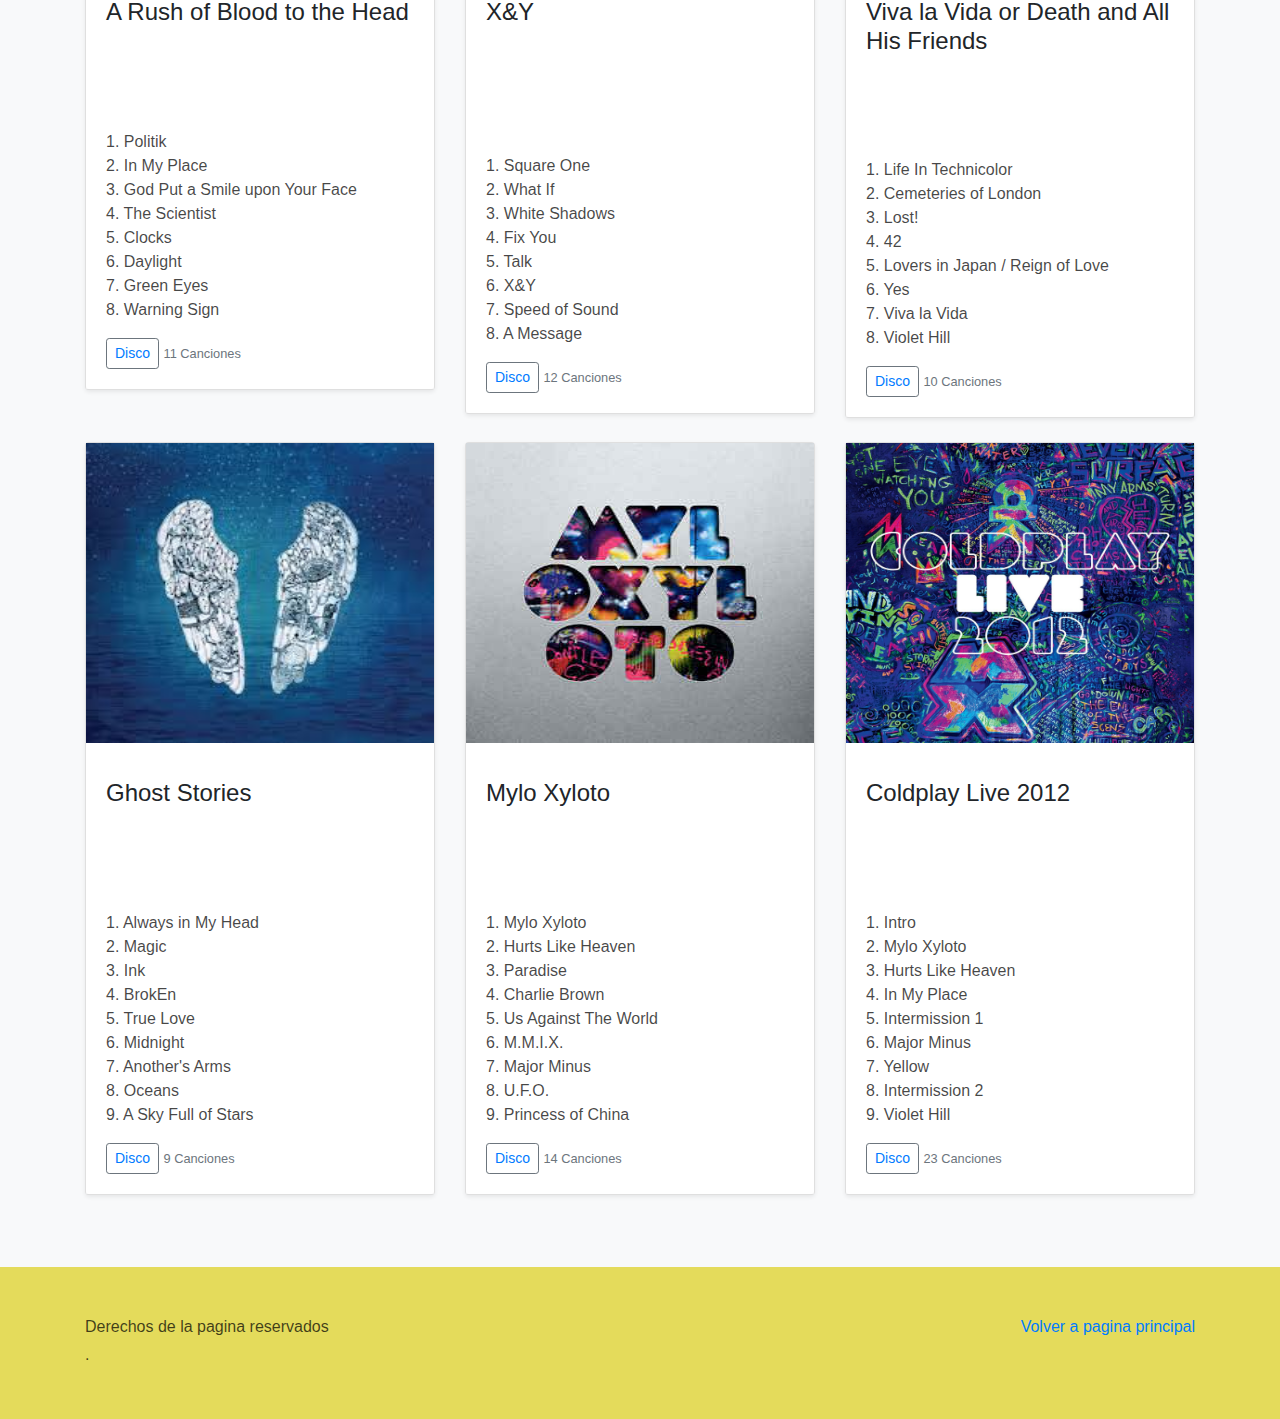
==== commit 8039d4ba: "merge parte de andres" ====
--- a/album.html
+++ b/album.html
@@ -6,8 +6,8 @@
     <meta name="description" content="">
     <meta name="author" content="Mark Otto, Jacob Thornton, and Bootstrap contributors">
     <meta name="generator" content="Jekyll v4.1.1">
-    <link rel="icon" type="image/png" href="./img/favicon.jpg">
-    <title>Albumes</title>
+    <title>Albumes de la banda</title>
+    <link rel="icon" href="./img/logo1.jpg">
     <link rel="stylesheet" href="https://stackpath.bootstrapcdn.com/bootstrap/4.5.2/css/bootstrap.min.css" integrity="sha384-JcKb8q3iqJ61gNV9KGb8thSsNjpSL0n8PARn9HuZOnIxN0hoP+VmmDGMN5t9UJ0Z" crossorigin="anonymous">
     <link rel="canonical" href="https://getbootstrap.com/docs/4.5/examples/album/">
     <!-- Bootstrap core CSS -->
@@ -42,7 +42,7 @@
      <div class="hh">
       <p>
         <a href="https://www.youtube.com/c/coldplay/playlists" class="btn btn-primary my-2">Youtube</a>
-        <a href="https://www.coldplay.com/" class="btn btn-secondary my-2">Coldplay</a>
+        <a href="index.html" class="btn btn-secondary my-2">Coldplay</a>
       </p>
      </div>
     </div>
@@ -59,6 +59,9 @@
               <p class="a card-text"><h4>Everyday life</h4></p>
               <div>
                 <div>
+                  <iframe src="https://open.spotify.com/embed/album/2FeyIYDDAQqcOJKOKhvHdr" width="300" height="80" frameborder="0" allowtransparency="true" allow="encrypted-media"></iframe>
+                </div>
+                <div>
                   <p>1. Sunrise
                     <br>
                     2. Church
@@ -75,6 +78,7 @@
                     <br>
                     8. When I Need a Friend</p>
                 </div>
+                
                 <div class="btn-group">
                   <button type="button" class="btn btn-sm btn-outline-secondary"><a href="https://www.youtube.com/watch?v=7HmiFxqdgq4">Disco</a></button>
                 </div>
@@ -90,6 +94,9 @@
               <p class="a card-text"><h4>Parachutes</h4></p>
               <div>
                 <div>
+                  <iframe src="https://open.spotify.com/embed/album/6ZG5lRT77aJ3btmArcykra" width="300" height="80" frameborder="0" allowtransparency="true" allow="encrypted-media"></iframe>
+                </div>
+                <div>
                   <p>
                     1. Don't Panic
                     <br>
@@ -123,6 +130,9 @@
               <p class="a card-text"><h4>A Head Full of Dreams</h4></p>
               <div>
                 <div>
+                  <iframe src="https://open.spotify.com/embed/album/3cfAM8b8KqJRoIzt3zLKqw" width="300" height="80" frameborder="0" allowtransparency="true" allow="encrypted-media"></iframe>
+                </div>
+                <div>
                   <p> 1. A Head Full of Dreams
                     <br>
                     2. Hymn for the Weekend
@@ -156,6 +166,9 @@
               <p class="a card-text"><h4>A Rush of Blood to the Head</h4></p>
               <div>
                 <div>
+                  <iframe src="https://open.spotify.com/embed/album/0RHX9XECH8IVI3LNgWDpmQ" width="300" height="80" frameborder="0" allowtransparency="true" allow="encrypted-media"></iframe>
+                </div>
+                <div>
                   <p>
                     1. Politik
                     <br>
@@ -186,7 +199,11 @@
             <img src="img/6 X&Y.png" width="100%" height="300px" alt="">
             <div class="a card-body">
               <p class="a card-text"><h4>X&Y</h4></p>
-              <div>
+              <br>
+              <div>
+                <div>
+                  <iframe src="https://open.spotify.com/embed/album/4E7bV0pzG0LciBSWTszra6" width="300" height="80" frameborder="0" allowtransparency="true" allow="encrypted-media"></iframe>
+                </div>
                 <div>
                   <p>
                     1. Square One
@@ -204,8 +221,6 @@
                     7. Speed of Sound
                     <br>
                     8. A Message
-                    <br>
-                    9. Low
                   </p>
                 </div>
                 <div class="btn-group">
@@ -223,6 +238,9 @@
               <p class="a card-text"><h4>Viva la Vida or Death and All His Friends</h4></p>
               <div>
                 <div>
+                  <iframe src="https://open.spotify.com/embed/album/2LIlrvVO0NP48jamVdlDo3" width="300" height="80" frameborder="0" allowtransparency="true" allow="encrypted-media"></iframe>
+                </div>
+                <div>
                   <p>
                     1. Life In Technicolor
                     <br>
@@ -257,6 +275,9 @@
               <p class="a card-text"><h4>Ghost Stories</h4></p>
               <div>
                 <div>
+                  <iframe src="https://open.spotify.com/embed/album/2G4AUqfwxcV1UdQjm2ouYr" width="300" height="80" frameborder="0" allowtransparency="true" allow="encrypted-media"></iframe>
+                </div>
+                <div>
                   <p>
 
                     1. Always in My Head
@@ -293,6 +314,9 @@
               <p class="a card-text"><h4>Mylo Xyloto</h4></p>
               <div>
                 <div>
+                  <iframe src="https://open.spotify.com/embed/album/2R7iJz5uaHjLEVnMkloO18" width="300" height="80" frameborder="0" allowtransparency="true" allow="encrypted-media"></iframe>
+                </div>
+                <div>
                   <p>
                     1. Mylo Xyloto
                     <br>
@@ -327,6 +351,9 @@
             <div class="a card-body">
               <p class="a card-text"><h4>Coldplay Live 2012</h4></p>
               <div>
+                <div>
+                  <iframe src="https://open.spotify.com/embed/album/19CvkGjYpifkdwgVJSbog2" width="300" height="80" frameborder="0" allowtransparency="true" allow="encrypted-media"></iframe>
+                </div>
                 <div>
                   <p>
                     1. Intro
